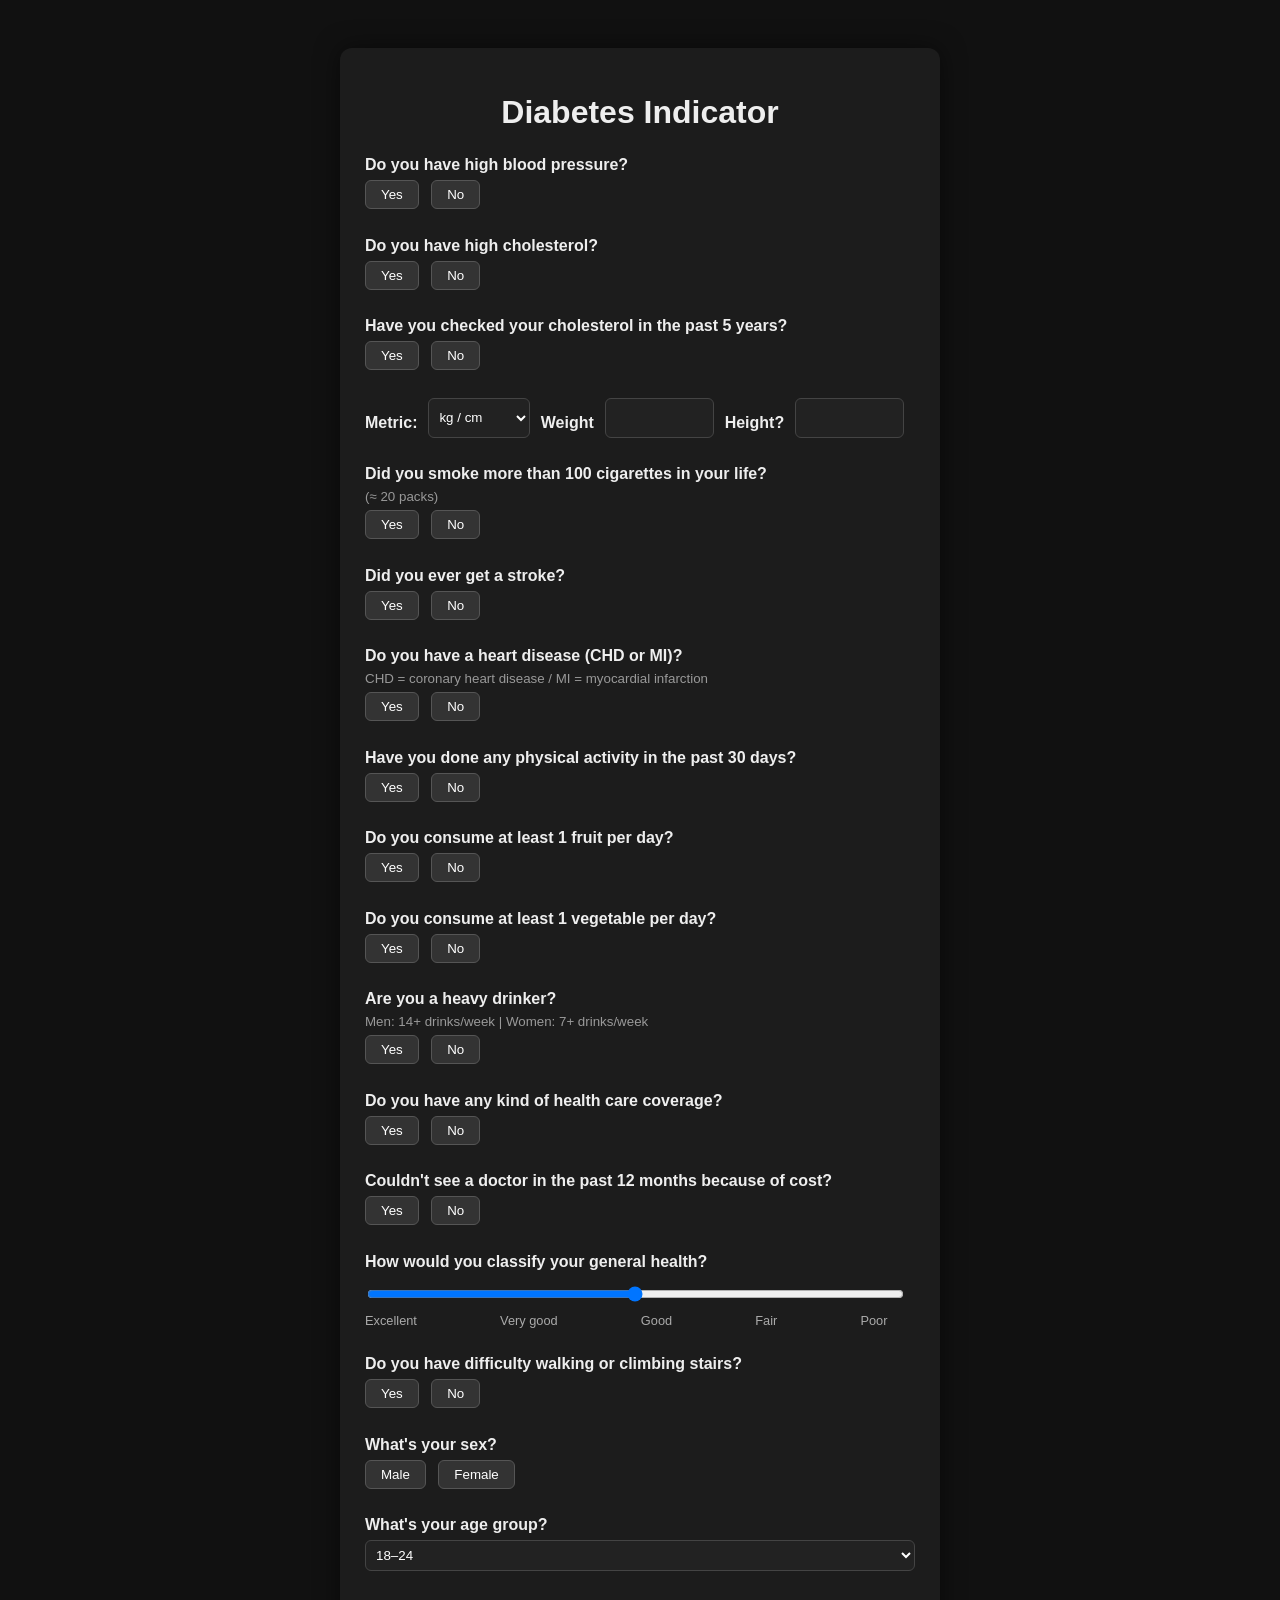
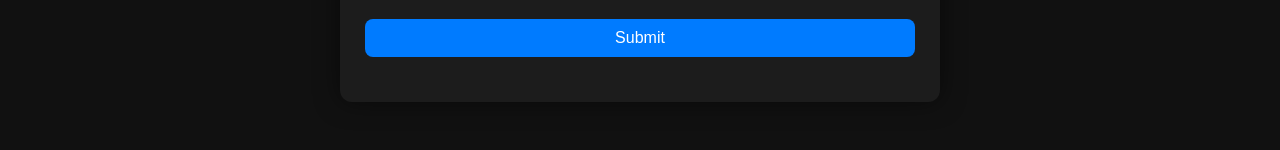
==== docs/index.html @ f62dabb4 "moving app to docs/" ====
<!DOCTYPE html>
<html lang="en">
<head>
  <meta charset="UTF-8" />
  <meta name="viewport" content="width=device-width, initial-scale=1.0" />
  <title>Diabetes Risk Survey</title>
  <link rel="stylesheet" href="style.css" />
  <script src="script.js" defer></script>
</head>
<body>
  <div class="container">
    <h1>Diabetes Indicator</h1>

    <form id="surveyForm" class="form">
        <div class="question">
            <p>Do you have high blood pressure?</p>
            <div class="buttons">
              <button type="button" data-value="1">Yes</button>
              <button type="button" data-value="0">No</button>
            </div>
            <input type="hidden" name="HighBP" required>
          </div>

      <div class="question">
        <p>Do you have high cholesterol?</p>
        <div class="buttons">
          <button type="button" data-value="1">Yes</button>
          <button type="button" data-value="0">No</button>
        </div>
        <input type="hidden" name="HighChol" required>
      </div>

      <div class="question">
        <p>Have you checked your cholesterol in the past 5 years?</p>
        <div class="buttons">
          <button type="button" data-value="1">Yes</button>
          <button type="button" data-value="0">No</button>
        </div>
        <input type="hidden" name="CholCheck" required>
      </div>

      <div class="question" id="bmiQuestions">
        <p>Metric:</p>
        <select id="bmiType" class="dropdown">
          <option value="metric">kg / cm</option>
          <option value="imperial">lbs / ft</option>
        </select>

        <p>Weight</p>
        <input type="number" id="weightInput" min="0" max="999" step="0.1" required>

        <p>Height?</p>
        <input type="number" id="heightInput" min="0" max="999" step="0.1" required>
      </div>

      <div id="bmiResult" class="bmi-text"></div>
      <input type="hidden" name="BMI" id="BMI">

      <div class="question">
        <p>Did you smoke more than 100 cigarettes in your life?</p>
        <small>(≈ 20 packs)</small>
        <div class="buttons">
          <button type="button" data-value="1">Yes</button>
          <button type="button" data-value="0">No</button>
        </div>
        <input type="hidden" name="Smoker" required>
      </div>

      <div class="question">
        <p>Did you ever get a stroke?</p>
        <div class="buttons">
          <button type="button" data-value="1">Yes</button>
          <button type="button" data-value="0">No</button>
        </div>
        <input type="hidden" name="Stroke" required>
      </div>

      <div class="question">
        <p>Do you have a heart disease (CHD or MI)?</p>
        <small>CHD = coronary heart disease / MI = myocardial infarction</small>
        <div class="buttons">
          <button type="button" data-value="1">Yes</button>
          <button type="button" data-value="0">No</button>
        </div>
        <input type="hidden" name="HeartDiseaseorAttack" required>
      </div>

      <div class="question">
        <p>Have you done any physical activity in the past 30 days?</p>
        <div class="buttons">
          <button type="button" data-value="1">Yes</button>
          <button type="button" data-value="0">No</button>
        </div>
        <input type="hidden" name="PhysActivity" required>
      </div>

      <div class="question">
        <p>Do you consume at least 1 fruit per day?</p>
        <div class="buttons">
          <button type="button" data-value="1">Yes</button>
          <button type="button" data-value="0">No</button>
        </div>
        <input type="hidden" name="Fruits" required>
      </div>

      <div class="question">
        <p>Do you consume at least 1 vegetable per day?</p>
        <div class="buttons">
          <button type="button" data-value="1">Yes</button>
          <button type="button" data-value="0">No</button>
        </div>
        <input type="hidden" name="Veggies" required>
      </div>

      <div class="question">
        <p>Are you a heavy drinker?</p>
        <small>Men: 14+ drinks/week | Women: 7+ drinks/week</small>
        <div class="buttons">
          <button type="button" data-value="1">Yes</button>
          <button type="button" data-value="0">No</button>
        </div>
        <input type="hidden" name="HvyAlcoholConsump" required>
      </div>

      <div class="question">
        <p>Do you have any kind of health care coverage?</p>
        <div class="buttons">
          <button type="button" data-value="1">Yes</button>
          <button type="button" data-value="0">No</button>
        </div>
        <input type="hidden" name="AnyHealthCare" required>
      </div>

      <div class="question">
        <p>Couldn't see a doctor in the past 12 months because of cost?</p>
        <div class="buttons">
          <button type="button" data-value="1">Yes</button>
          <button type="button" data-value="0">No</button>
        </div>
        <input type="hidden" name="NoDocbcCost" required>
      </div>

      <div class="question" style="max-width: 95%;">
        <p>How would you classify your general health?</p>
        <input type="range" name="GenHlth" min="1" max="5" step="1" value="3" class="slider">
        <div class="slider-labels">
          <span>Excellent</span><span>Very good</span><span>Good</span><span>Fair</span><span>Poor</span>
        </div>
      </div>

      <div class="question">
        <p>Do you have difficulty walking or climbing stairs?</p>
        <div class="buttons">
          <button type="button" data-value="1">Yes</button>
          <button type="button" data-value="0">No</button>
        </div>
        <input type="hidden" name="DiffWalk" required>
      </div>

      <div class="question">
        <p>What's your sex?</p>
        <div class="buttons">
          <button type="button" id="inputSexM" data-value="1">Male</button>
          <button type="button" id="inputSexF" data-value="0">Female</button>
        </div>
        <input type="hidden" name="Sex" required>
      </div>

      <div class="question">
        <p>What's your age group?</p>
        <select name="Age" required class="dropdown">
          <option value="1">18–24</option>
          <option value="2">25–29</option>
          <option value="3">30–34</option>
          <option value="4">35–39</option>
          <option value="5">40–44</option>
          <option value="6">45–49</option>
          <option value="7">50–54</option>
          <option value="8">55–59</option>
          <option value="9">60–64</option>
          <option value="10">65–69</option>
          <option value="11">70–74</option>
          <option value="12">75–79</option>
          <option value="13">80+</option>
        </select>
      </div>

      <button type="submit" class="submit-btn">Submit</button>
    </form>

    <div id="result" class="result"></div>
  </div>
</body>
</html>
---- docs/style.css ----
body {
    background-color: #111;
    color: #eee;
    font-family: Arial, sans-serif;
    display: flex;
    justify-content: center;
    padding: 40px;
}

.container {
    width: 100%;
    max-width: 550px;
    background: #1c1c1c;
    border-radius: 12px;
    padding: 25px;
    box-shadow: 0 0 25px rgba(0,0,0,0.5);
}

h1 {
    text-align: center;
    margin-bottom: 25px;
}

.question {
    margin: 0 0 5% 0;
}

.question p {
    font-weight: bold;
    margin-bottom: 6px;
}

small {
    color: #999;
    display: block;
    margin-bottom: 6px;
}

.buttons button {
    background-color: #333;
    color: #fff;
    border: 1px solid #555;
    border-radius: 6px;
    padding: 6px 15px;
    margin-right: 8px;
    cursor: pointer;
    transition: 0.2s;
}

.buttons button#inputSexM.active{
    background-color: rgb(39, 123, 219);
}

.buttons button#inputSexF.active{
    background-color: rgb(246, 130, 250);
}

.buttons button.active {
    background-color: #007bff;
    border-color: #007bff;
}

.buttons button:hover {
    background-color: #555;
}

.dropdown, input[type="number"], .slider {
    width: 100%;
    background: #222;
    color: white;
    border: 1px solid #444;
    border-radius: 6px;
    padding: 6px;
}

.slider-labels {
    display: flex;
    justify-content: space-between;
    font-size: 0.8em;
    color: #aaa;
}

.submit-btn {
    width: 100%;
    background: #007bff;
    border: none;
    border-radius: 8px;
    color: #fff;
    padding: 10px;
    cursor: pointer;
    font-size: 1em;
    margin-top: 20px;
}

.submit-btn:hover {
    background: #005dc1;
}

.bmi-text {
    font-size: 0.9em;
    color: #ccc;
    margin-bottom: 10px;
}

.result {
    text-align: center;
    font-size: 1.2em;
    margin-top: 20px;
}

#bmiType,
#weightInput,
#heightInput {
    display: inline-block;
    width: 32%;
    margin: 0 2% 0 2%;
}

#bmiQuestions {
    display: flex;
    flex-direction: row;
}
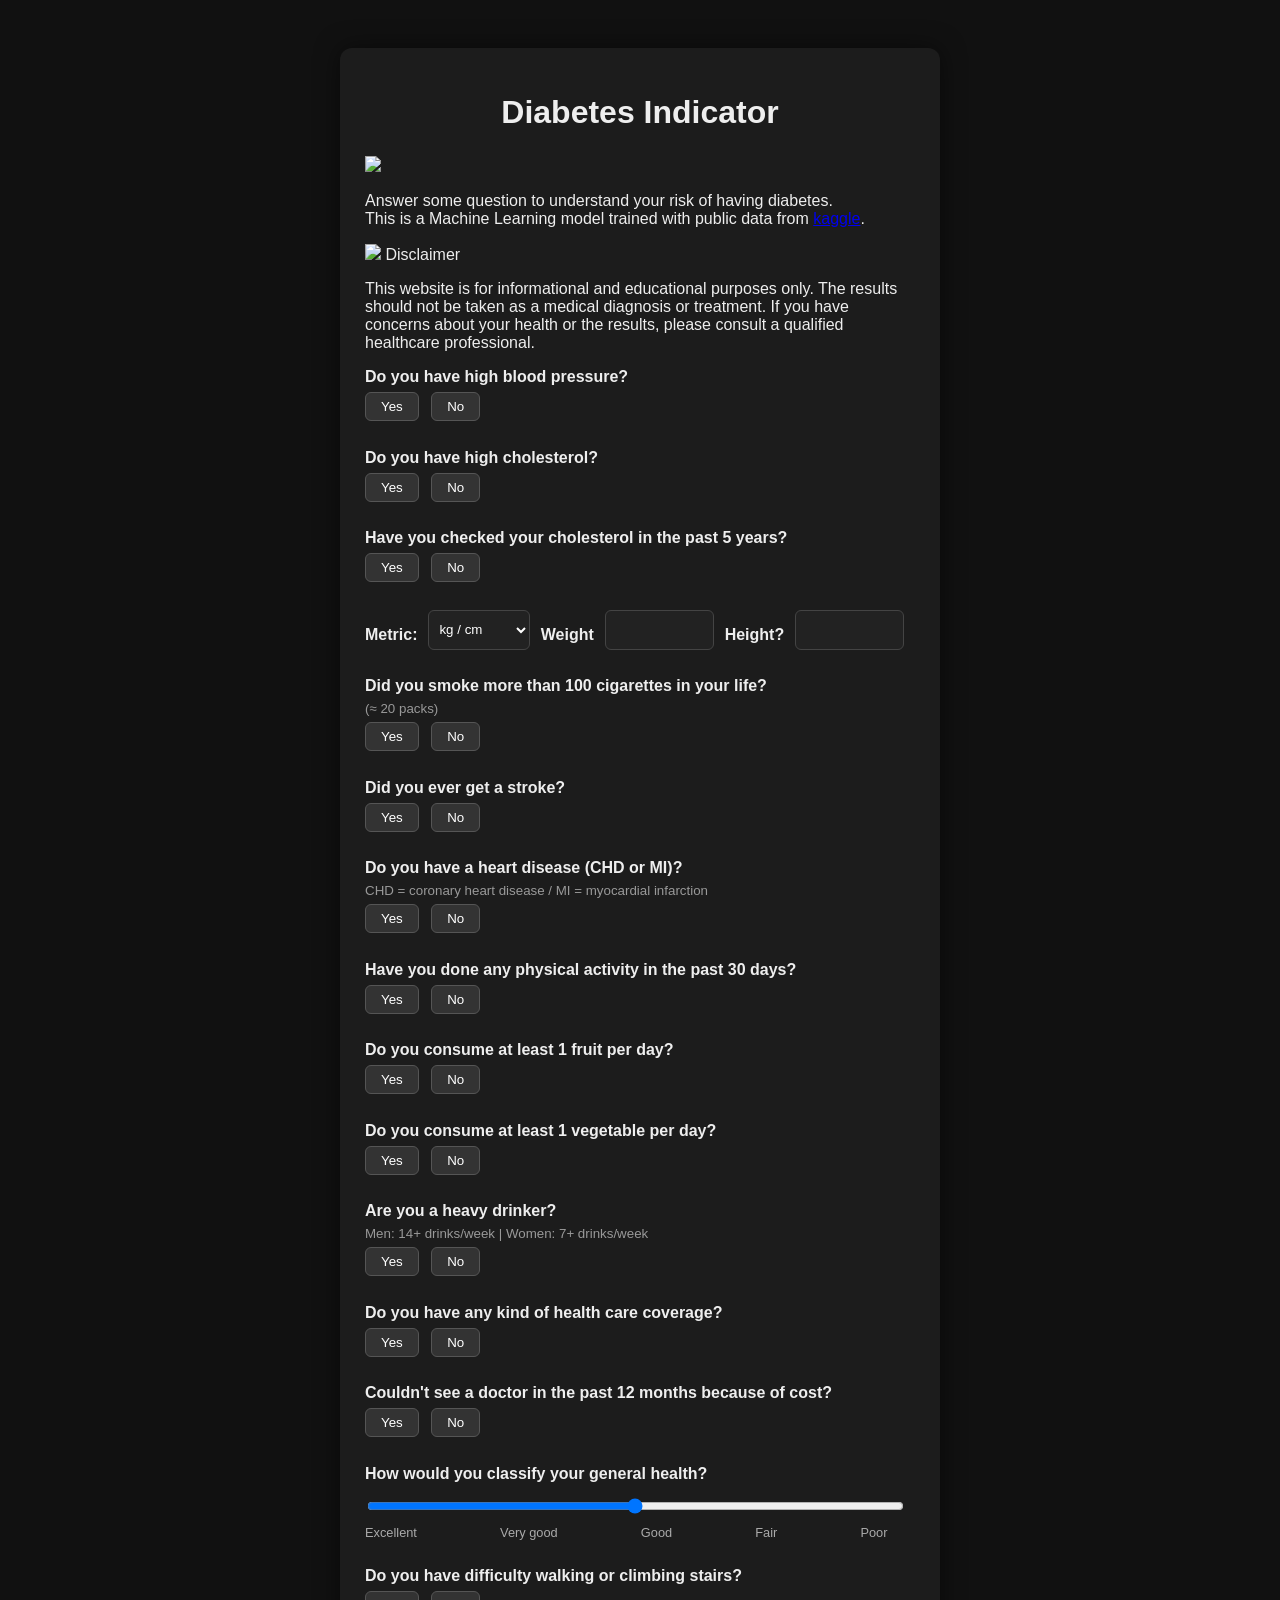
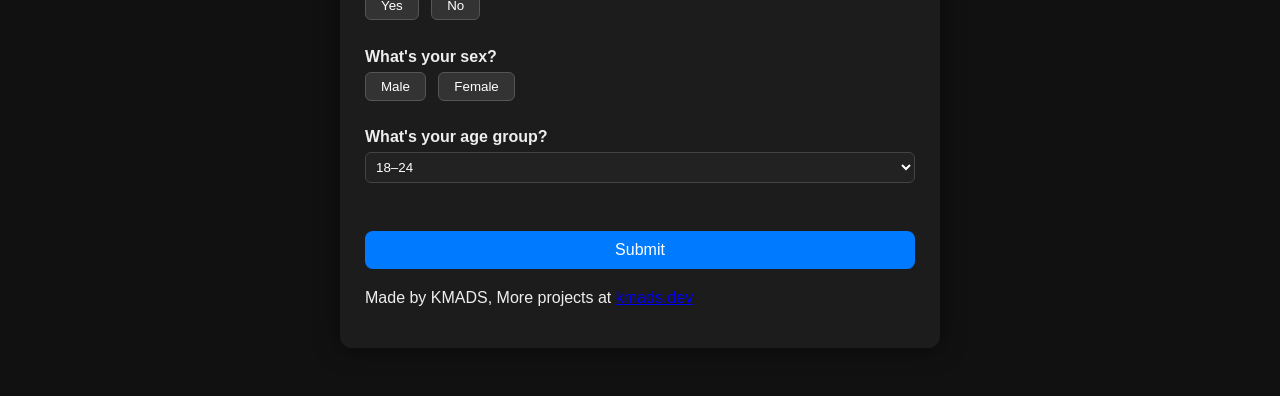
==== commit edfa127b: "Patch 2.0.1 - Favicon - Added favicon" ====
--- a/docs/index.html
+++ b/docs/index.html
@@ -5,11 +5,35 @@
   <meta name="viewport" content="width=device-width, initial-scale=1.0" />
   <title>Diabetes Risk Survey</title>
   <link rel="stylesheet" href="style.css" />
+  <link rel="stylesheet" href="mobile.css" media="(max-width: 768px)">
+  <link rel="icon" href="assets/favicon.png" type="image/png">
   <script src="script.js" defer></script>
 </head>
 <body>
   <div class="container">
     <h1>Diabetes Indicator</h1>
+
+    <div class="hero">
+      <img src="assets/diabetes-chart.svg" class="header-image"/>
+      <p class="hero-text">
+        Answer some question to understand your risk of having diabetes.
+        <br>This is a Machine Learning model trained with public data from 
+        <a href="https://kaggle.com/datasets/alexteboul/diabetes-health-indicators-dataset"
+        >kaggle</a>.
+      </p>
+      <div class="disclaimer-label">
+        <p class="disclaimer-title">
+          <img src="assets/warning-blue.png" class="disclaimer-icon" />
+          <span>Disclaimer</span>
+        </p>
+        <p class="disclaimer-message">
+          This website is for informational and educational purposes only. 
+          The results should not be taken as a medical diagnosis or treatment. 
+          If you have concerns about your health or the results, 
+          please consult a qualified healthcare professional.
+        </p>
+      </div>
+    </div>
 
     <form id="surveyForm" class="form">
         <div class="question">
@@ -187,8 +211,11 @@
 
       <button type="submit" class="submit-btn">Submit</button>
     </form>
-
     <div id="result" class="result"></div>
+
+    <div class="footer">
+      <span>Made by KMADS, More projects at <a href="https://kmads.dev" target="_blank" rel="noopener noreferrer">kmads.dev</a></p>
+    </div>
   </div>
 </body>
 </html>
--- a/docs/mobile.css
+++ b/docs/mobile.css
@@ -0,0 +1,101 @@
+html, body {
+    margin: 0;
+    padding: 0;
+    height: 100%;
+    width: 100%;
+    overflow: hidden;
+    background-color: #111;
+    color: #eee;
+    font-family: Arial, sans-serif;
+    display: flex;
+    justify-content: center;
+    align-items: center;
+}
+
+.container {
+    width: 100vw;
+    height: 100vh;
+    max-width: 100%;
+    background: #1c1c1c;
+    border-radius: 0;
+    padding: 20px;
+    box-shadow: none;
+    display: flex;
+    flex-direction: column;
+    overflow-y: auto;
+    -webkit-overflow-scrolling: touch;
+}
+
+h1 {
+    font-size: 1.8em;
+    margin-bottom: 15px;
+    text-align: center;
+}
+
+.question {
+    margin-bottom: 6%;
+}
+
+.question p {
+    font-size: 1.1em;
+}
+
+small {
+    font-size: 0.9em;
+}
+
+.buttons {
+    display: flex;
+    justify-content: space-between;
+    width: 100%;
+    gap: 10px;
+}
+
+.buttons button {
+    flex: 1;
+    font-size: 1.2em;
+    padding: 16px;
+    border-radius: 8px;
+    background-color: #222;
+    border: 1px solid #444;
+}
+
+.buttons button.active {
+    background-color: #007bff;
+}
+
+.dropdown,
+input[type="number"],
+.slider {
+    font-size: 1.1em;
+    padding: 12px;
+    width: 100%;
+}
+
+#bmiQuestions {
+    flex-direction: column;
+}
+
+#bmiType,
+#weightInput,
+#heightInput {
+    width: 100%;
+    margin: 5px 0;
+}
+
+.slider-labels {
+    font-size: 0.9em;
+}
+
+.submit-btn {
+    font-size: 1.3em;
+    padding: 16px;
+    border-radius: 10px;
+    margin-top: 30px;
+}
+
+.result {
+    font-size: 1.3em;
+    padding: 20px 0;
+    text-align: center;
+}
